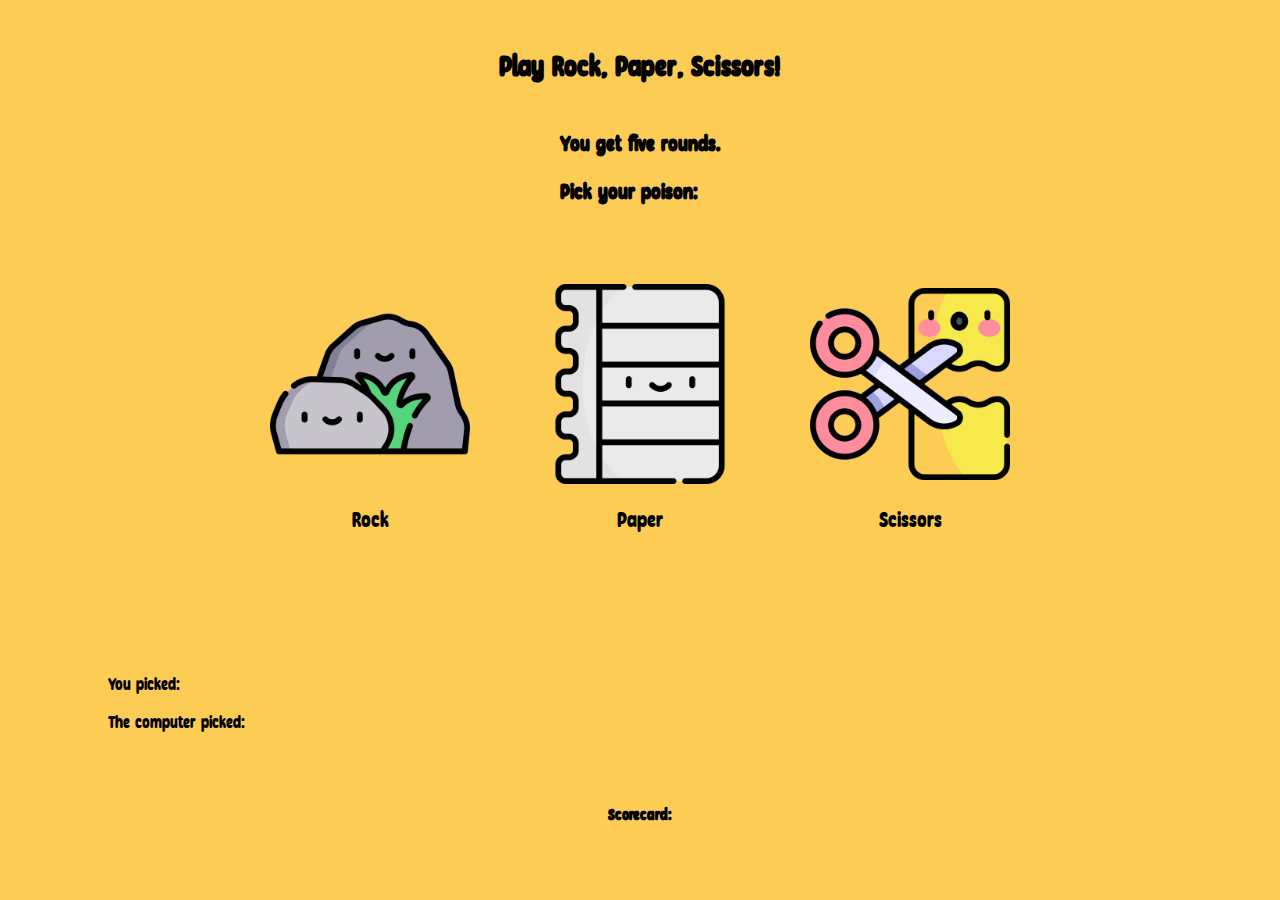
==== index.html @ 2dcc0ad1 "Add scores and outcomes" ====
<html lang="en">
  <head>
    <meta charset="UTF-8">
    <meta name="viewport" content="width=device-width, initial-scale=1.0">
    <meta http-equiv="X-UA-Compatible" content="ie=edge">
    <title>HTML 5 Boilerplate</title>
    <link rel="stylesheet" href="styles.css">
  </head>
  <body>
    
        <h1> Play Rock, Paper, Scissors!</h1>
        <h3> You get five rounds. <br> <br> Pick your poison: </h3>
    
    <div class="images">

        <div id="rock-img">
            <img src="images/rocks.png" width="200px" height="200px"> </img>
            <p id="rock-text"> Rock </p>
        </div>

        <div id="paper-img">
            <img src="images/paper.png" width="200px" height="200px"> </img>
            <p id="paper-text"> Paper </p>
        </div>

        <div id="scissors-img">
            <img src="images/scissors.png" width="200px" height="200px"> </img>
            <p id="scissors-text"> Scissors </p>
        </div>

    </div>

    <p 
    style="display: flex;
    justify-content: flex-start;
    font-family: 'oddly_calmingregular';
    font-size: larger;
    padding: 100px 0px 0px 100px;"> You picked:&nbsp;&nbsp;<span id="playerSelected"></span> </p>

    <p 
    style="display: flex;
    justify-content: flex-start;
    font-family: 'oddly_calmingregular';
    font-size: larger;
    padding: 0px 0px 0px 100px"> The computer picked:&nbsp;&nbsp;<span id="computerSelected"></span></p>

    <p id="scorecard">  </p>
    
    <h4>Scorecard: </h4>
    
    <p id="playerScoreCount"> </p>
   
    <p id="computerScoreCount"> </p>

    <script src = "javascript.js"> </script>

</body>
</html>
---- styles.css ----
@font-face {
    font-family: 'oddly_calmingregular';
    src: url('webfontkit/oddlycalmingregular-7b89v-webfont.woff2') format('woff2'),
         url('webfontkit/oddlycalmingregular-7b89v-webfont.woff') format('woff');
    font-weight: normal;
    font-style: normal;
}

body {
    background-color: #fccc55;
}

h1, h3, h4 {
    display: flex;
    justify-content: center;
    margin: 50px;
    font-family: 'oddly_calmingregular';
    font-size: xx-large;
}

h3 {font-size: x-large;}

h4 {font-size: large;}

.images {
    display: flex;
    justify-content: center;
    gap: 70px;
    padding-top: 30px;
}

#rock-text, #paper-text, #scissors-text, #scorecard {
    display: flex;
    justify-content: center;
    font-family: 'oddly_calmingregular';
    font-size: x-large;
    font-weight: 100;
}

#rock-img:hover, #paper-img:hover, #scissors-img:hover {
    transform: scale(1.1);
    transition: all .07s ease;
    }

#playerSelected, #computerSelected {
    color: #817f98
}

.modal {
    position: fixed;
    z-index: 1;
    top: 60%;
    left: 50%;
    width: 300px;
    padding: 30px;
    border-radius: 10px;
    background-color: #ff8d9c;
    border: 6px solid black;
    text-align: center;
    font-size: 30px;
    transform: translate(-50%, -50%) scale(0);
    transition: 200ms ease-in-out;
  }
  
  .active {
    transform: translate(-50%, -50%) scale(1);
  }
  
  .overlay {
    display: none;
    position: fixed;
    top: 0;
    left: 0;
    width: 100%;
    height: 100%;
    background-color: #817f98;
    opacity: 0.6;
  }
  
  button {
    border: none;
    color: inherit;
    font-family: inherit;
    font-size: inherit;
    cursor: pointer;
    outline: none;
  }

  .btn {
    font-family: 'oddly_calmingregular';
    border-radius: 10px;
    background-color: var(--secondary-dark);
  }

  .btn-restart {
    padding: 10px 20px;
    margin-top: 25px;
    margin-bottom: 15px;
  }

  .modal-title {
    font-family: 'oddly_calmingregular';
    font-size: 40px;
    font-weight: bold;
  }
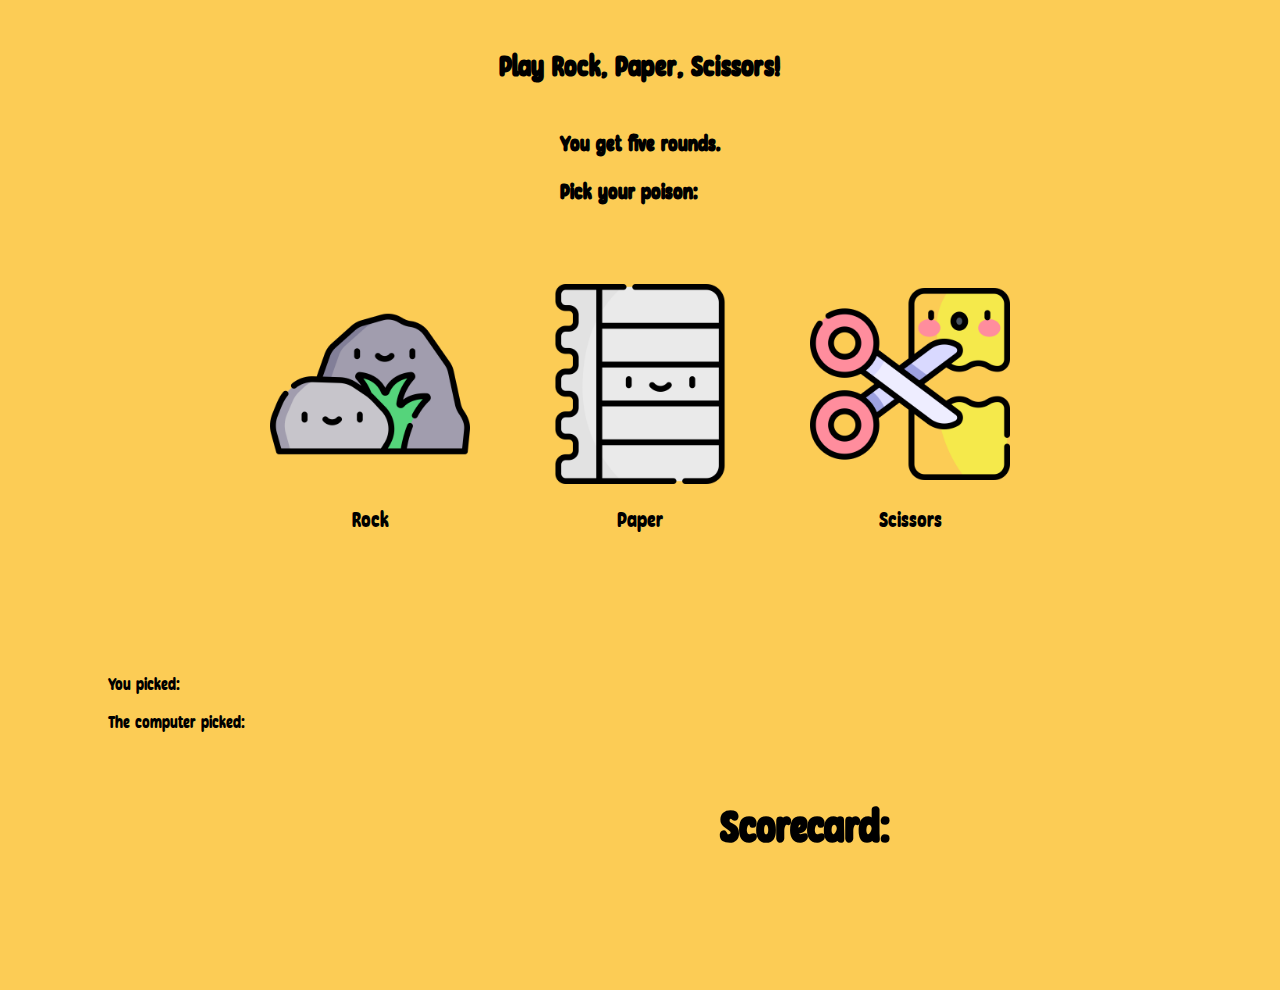
==== commit 69ccecfe: ""Print each result on new line, next to scorecard"" ====
--- a/index.html
+++ b/index.html
@@ -28,6 +28,7 @@
             <p id="scissors-text"> Scissors </p>
         </div>
 
+
     </div>
 
     <p 
@@ -44,13 +45,18 @@
     font-size: larger;
     padding: 0px 0px 0px 100px"> The computer picked:&nbsp;&nbsp;<span id="computerSelected"></span></p>
 
-    <p id="scorecard">  </p>
+<div id="bottom-half"> 
+    <div id="scorecard">  </div>    
     
+    <div>
     <h4>Scorecard: </h4>
     
     <p id="playerScoreCount"> </p>
    
     <p id="computerScoreCount"> </p>
+</div>
+</div>
+    
 
     <script src = "javascript.js"> </script>
 
--- a/styles.css
+++ b/styles.css
@@ -4,6 +4,14 @@
          url('webfontkit/oddlycalmingregular-7b89v-webfont.woff') format('woff');
     font-weight: normal;
     font-style: normal;
+}
+
+@font-face {
+  font-family: 'hello_goodbyeregular';
+  src: url('webfontkit3/hellogoodbye-webfont.woff2') format('woff2'),
+       url('webfontkit3/hellogoodbye-webfont.woff') format('woff');
+  font-weight: normal;
+  font-style: normal;
 }
 
 body {
@@ -20,7 +28,10 @@
 
 h3 {font-size: x-large;}
 
-h4 {font-size: large;}
+h4 {
+  font-size: 50;
+
+}
 
 .images {
     display: flex;
@@ -42,64 +53,25 @@
     transition: all .07s ease;
     }
 
-#playerSelected, #computerSelected {
-    color: #817f98
+#playerScoreCount, #computerScoreCount {
+    font-family: 'hello_goodbyeregular';
+    font-size: 40;
+    text-shadow: -1px 0 black, 0 1px black, 1px 0 black, 0 -1px black;
+    display: flex;
+    justify-content: center;
+    
 }
 
-.modal {
-    position: fixed;
-    z-index: 1;
-    top: 60%;
-    left: 50%;
-    width: 300px;
-    padding: 30px;
-    border-radius: 10px;
-    background-color: #ff8d9c;
-    border: 6px solid black;
-    text-align: center;
-    font-size: 30px;
-    transform: translate(-50%, -50%) scale(0);
-    transition: 200ms ease-in-out;
-  }
-  
-  .active {
-    transform: translate(-50%, -50%) scale(1);
-  }
-  
-  .overlay {
-    display: none;
-    position: fixed;
-    top: 0;
-    left: 0;
-    width: 100%;
-    height: 100%;
-    background-color: #817f98;
-    opacity: 0.6;
-  }
-  
-  button {
-    border: none;
-    color: inherit;
-    font-family: inherit;
-    font-size: inherit;
-    cursor: pointer;
-    outline: none;
-  }
+#playerSelected, #computerSelected {
+  color: #817f98
+} 
 
-  .btn {
-    font-family: 'oddly_calmingregular';
-    border-radius: 10px;
-    background-color: var(--secondary-dark);
-  }
+#scorecard {
+  display:flex;
+  flex-direction:column;
+}
 
-  .btn-restart {
-    padding: 10px 20px;
-    margin-top: 25px;
-    margin-bottom: 15px;
-  }
-
-  .modal-title {
-    font-family: 'oddly_calmingregular';
-    font-size: 40px;
-    font-weight: bold;
-  }+#bottom-half {
+  display:flex;
+  justify-content: space-evenly;
+}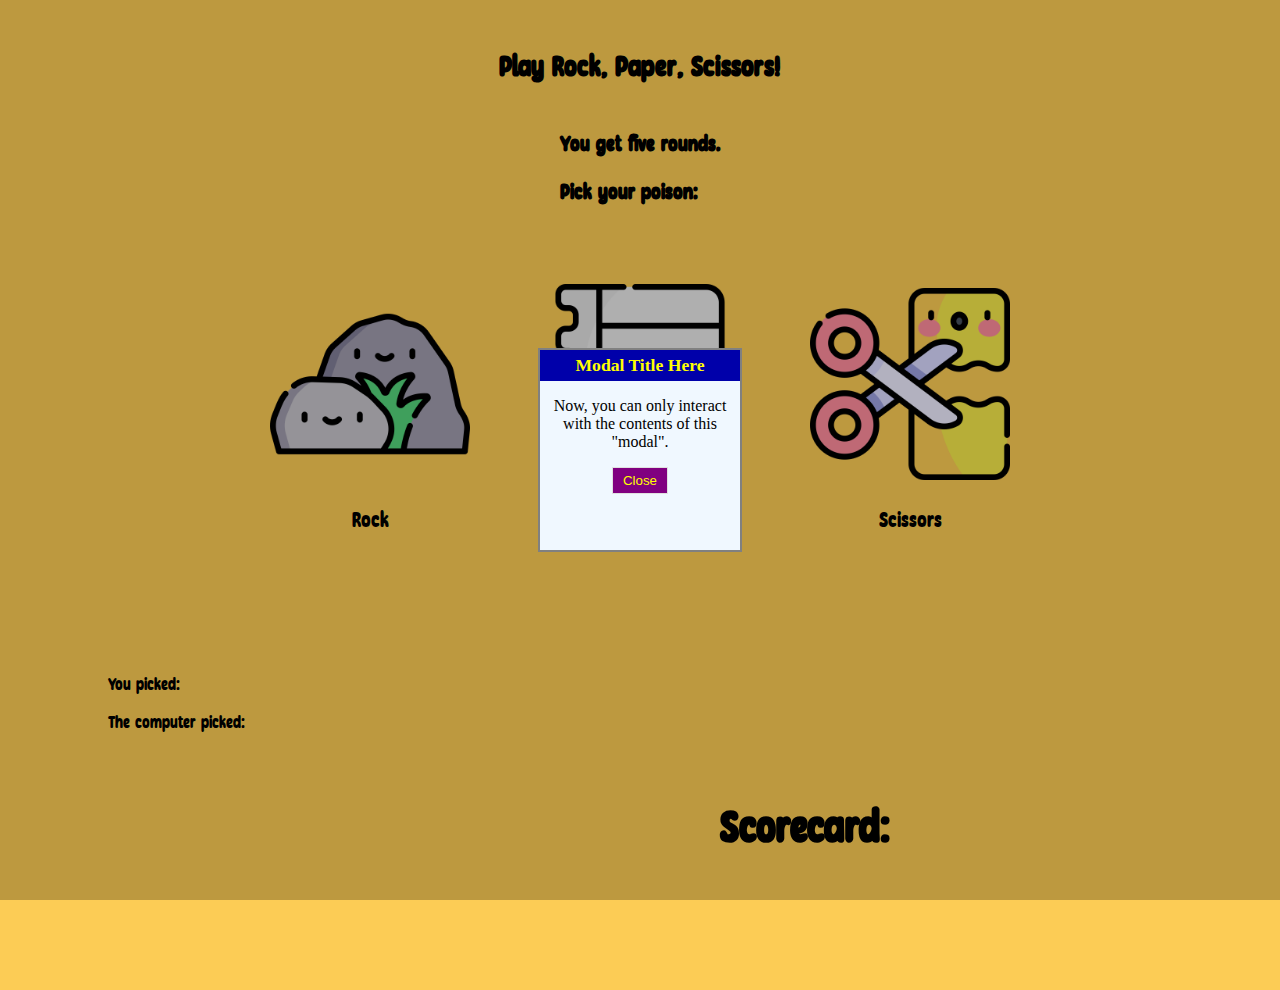
==== commit 90bfc174: "Add modal popup on page load" ====
--- a/index.html
+++ b/index.html
@@ -7,6 +7,17 @@
     <link rel="stylesheet" href="styles.css">
   </head>
   <body>
+      
+      <div class="hidden pageCover"></div>
+      
+      <div class="hidden modal">
+        <div class="modalTitle">Modal Title Here</div>
+        <p>
+          Now, you can only interact with the contents of this "modal".
+        </p>
+        <button id="close" >Close</button>
+      </div>
+ 
     
         <h1> Play Rock, Paper, Scissors!</h1>
         <h3> You get five rounds. <br> <br> Pick your poison: </h3>
@@ -27,7 +38,6 @@
             <img src="images/scissors.png" width="200px" height="200px"> </img>
             <p id="scissors-text"> Scissors </p>
         </div>
-
 
     </div>
 
--- a/styles.css
+++ b/styles.css
@@ -13,6 +13,49 @@
   font-weight: normal;
   font-style: normal;
 }
+
+.hidden { display:none; }
+
+.pageCover { 
+  position:fixed; 
+  z-index:10; 
+  background-color:rgba(0,0,0,.25); 
+  width:100vw; 
+  height:100vh; 
+  top:0; 
+  left:0;
+}
+
+.modal { 
+  position:absolute; 
+  z-index:100; 
+  background-color:aliceblue;
+  border:2px double grey;
+  width:200px; 
+  height:200px; 
+  left: 50%;
+  top: 50%;
+  transform: translate(-50%, -50%);
+  text-align:center;
+}
+
+.modalTitle {
+  margin:0;
+  background-color:#00a;
+  color:#ff0;
+  padding:5px;
+  font-weight:bold;
+  font-size:1.1em;
+}
+
+#close { 
+  background-color:#800080;
+  color:#ff0;
+  border:1px solid #e0e0e0;
+  padding:5px 10px;
+}
+
+#close:hover { background-color:#c000c0; }
 
 body {
     background-color: #fccc55;
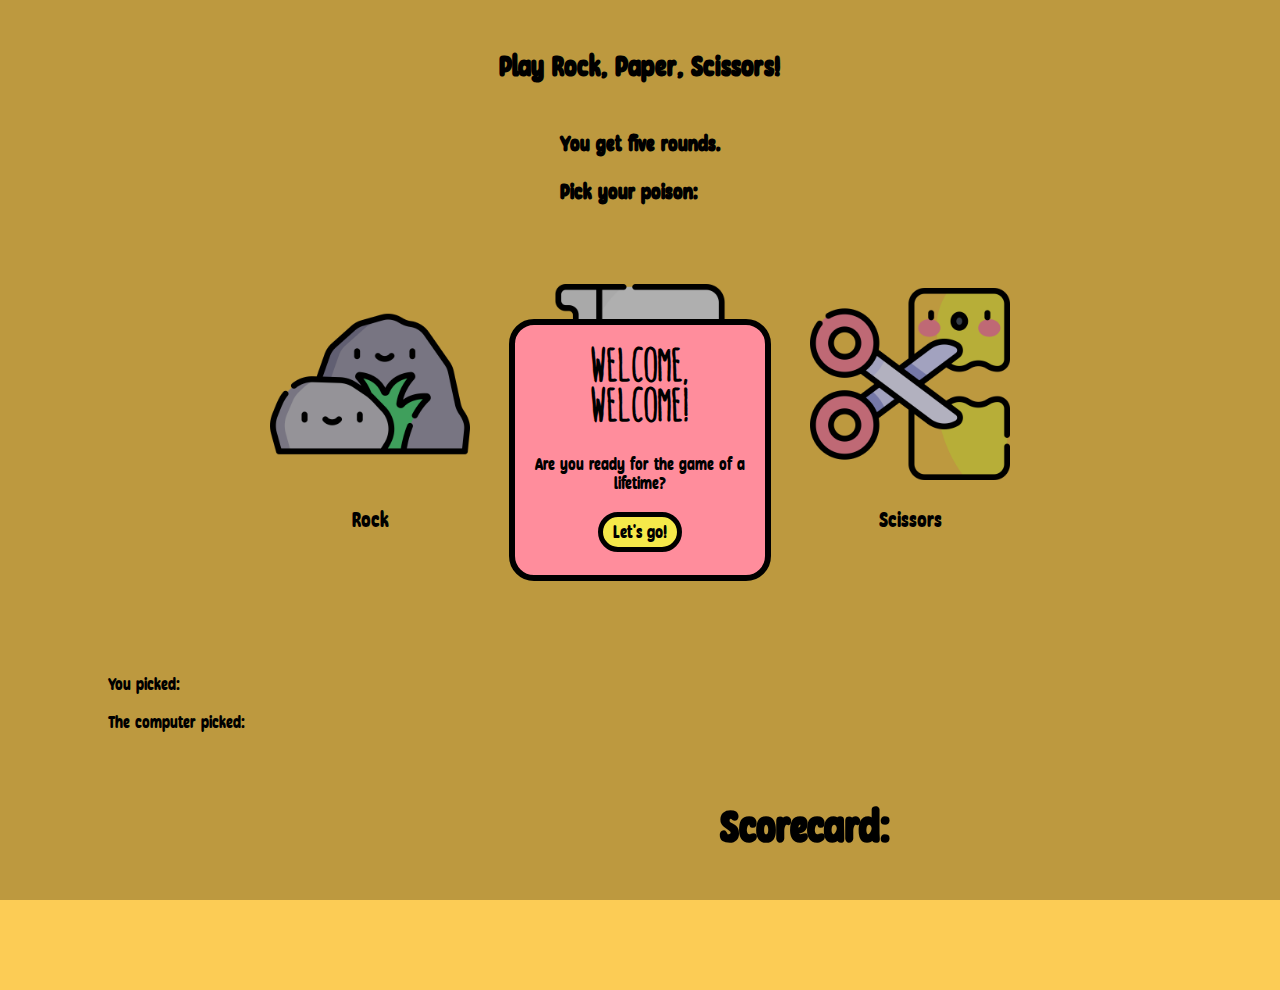
==== commit 3747cc76: "Style page-load modal to match rest of the page" ====
--- a/index.html
+++ b/index.html
@@ -11,11 +11,12 @@
       <div class="hidden pageCover"></div>
       
       <div class="hidden modal">
-        <div class="modalTitle">Modal Title Here</div>
-        <p>
-          Now, you can only interact with the contents of this "modal".
+        <div class="modalTitle">Welcome, welcome!</div>
+        <p style="font-family: 'oddly_calmingregular';
+            font-size: larger;">
+          Are you ready for the game of a lifetime?
         </p>
-        <button id="close" >Close</button>
+        <button id="close" >Let's go!</button>
       </div>
  
     
@@ -57,8 +58,8 @@
 
 <div id="bottom-half"> 
     <div id="scorecard">  </div>    
-    
     <div>
+
     <h4>Scorecard: </h4>
     
     <p id="playerScoreCount"> </p>
--- a/styles.css
+++ b/styles.css
@@ -29,33 +29,35 @@
 .modal { 
   position:absolute; 
   z-index:100; 
-  background-color:aliceblue;
-  border:2px double grey;
-  width:200px; 
-  height:200px; 
+  background-color:#ff8d9c;
+  border:6px solid black;
+  width:250px; 
+  height:250px; 
   left: 50%;
   top: 50%;
   transform: translate(-50%, -50%);
   text-align:center;
+  border-radius: 25px;
 }
 
 .modalTitle {
-  margin:0;
-  background-color:#00a;
-  color:#ff0;
+  margin: 20px;
   padding:5px;
-  font-weight:bold;
-  font-size:1.1em;
+  font-family: 'hello_goodbyeregular';
+  font-weight: bold;
+  font-size: 40;
 }
 
 #close { 
-  background-color:#800080;
-  color:#ff0;
-  border:1px solid #e0e0e0;
+  font-family: 'oddly_calmingregular';
+  background-color: #f5e94a;
+  font-size: 20;
+  border: 5px solid black ; 
   padding:5px 10px;
+  border-radius: 25px;
 }
 
-#close:hover { background-color:#c000c0; }
+#close:hover { background-color:#55d47b ; }
 
 body {
     background-color: #fccc55;
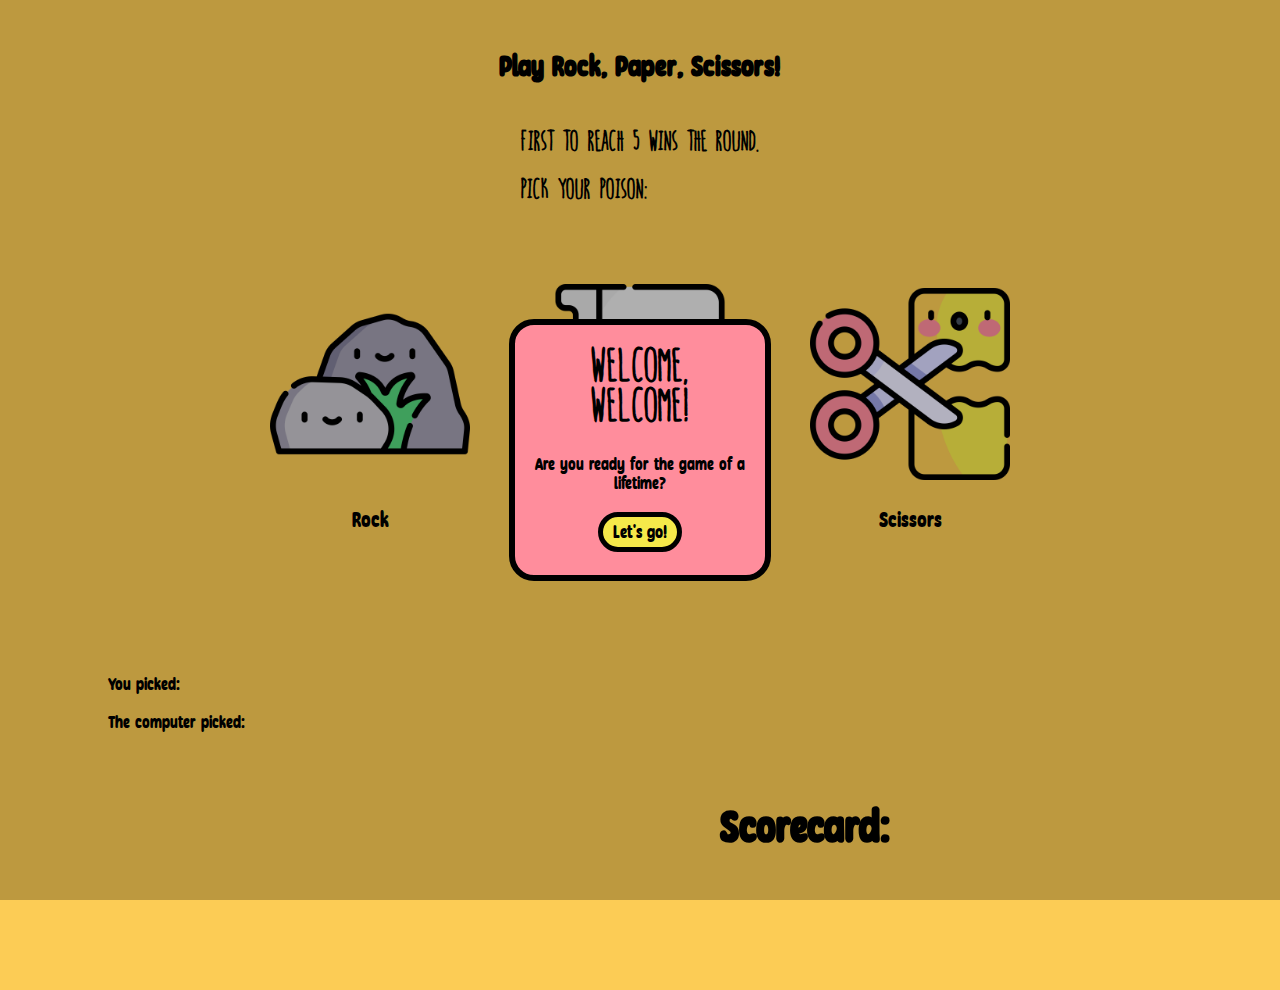
==== commit 76475727: "Complete final version with 5 rounds and end modal" ====
--- a/index.html
+++ b/index.html
@@ -3,11 +3,11 @@
     <meta charset="UTF-8">
     <meta name="viewport" content="width=device-width, initial-scale=1.0">
     <meta http-equiv="X-UA-Compatible" content="ie=edge">
-    <title>HTML 5 Boilerplate</title>
+    <title>Rock, Paper, Scissors</title>
     <link rel="stylesheet" href="styles.css">
   </head>
   <body>
-      
+      <main>
       <div class="hidden pageCover"></div>
       
       <div class="hidden modal">
@@ -18,10 +18,10 @@
         </p>
         <button id="close" >Let's go!</button>
       </div>
- 
+    </main>
     
         <h1> Play Rock, Paper, Scissors!</h1>
-        <h3> You get five rounds. <br> <br> Pick your poison: </h3>
+        <h3 style="font-family: hello_goodbyeregular"> First to reach 5 wins the round. <br> <br> Pick your poison: </h3>
     
     <div class="images">
 
@@ -65,6 +65,15 @@
     <p id="playerScoreCount"> </p>
    
     <p id="computerScoreCount"> </p>
+
+    <div class="hidden endModal">
+        <div class="modalTitle">Grand Finale</div>
+        <p style="font-family: 'oddly_calmingregular';
+            font-size: larger;" id="final-message">
+        </p>
+        <button id="playagain" >Play again</button>
+      </div>
+
 </div>
 </div>
     
--- a/styles.css
+++ b/styles.css
@@ -58,6 +58,31 @@
 }
 
 #close:hover { background-color:#55d47b ; }
+
+.endModal {
+  position:absolute; 
+  z-index:100; 
+  background-color:#f5e94a;
+  border:6px solid black;
+  width:250px; 
+  height:250px; 
+  left: 50%;
+  top: 50%;
+  transform: translate(-50%, -50%);
+  text-align:center;
+  border-radius: 25px;
+}
+
+#playagain {
+  font-family: 'oddly_calmingregular';
+  background-color: #55d47b ;
+  font-size: 20;
+  border: 5px solid black ; 
+  padding:5px 10px;
+  border-radius: 25px;
+}
+
+#playagain:hover {background-color: #9da2e1 ; }
 
 body {
     background-color: #fccc55;
